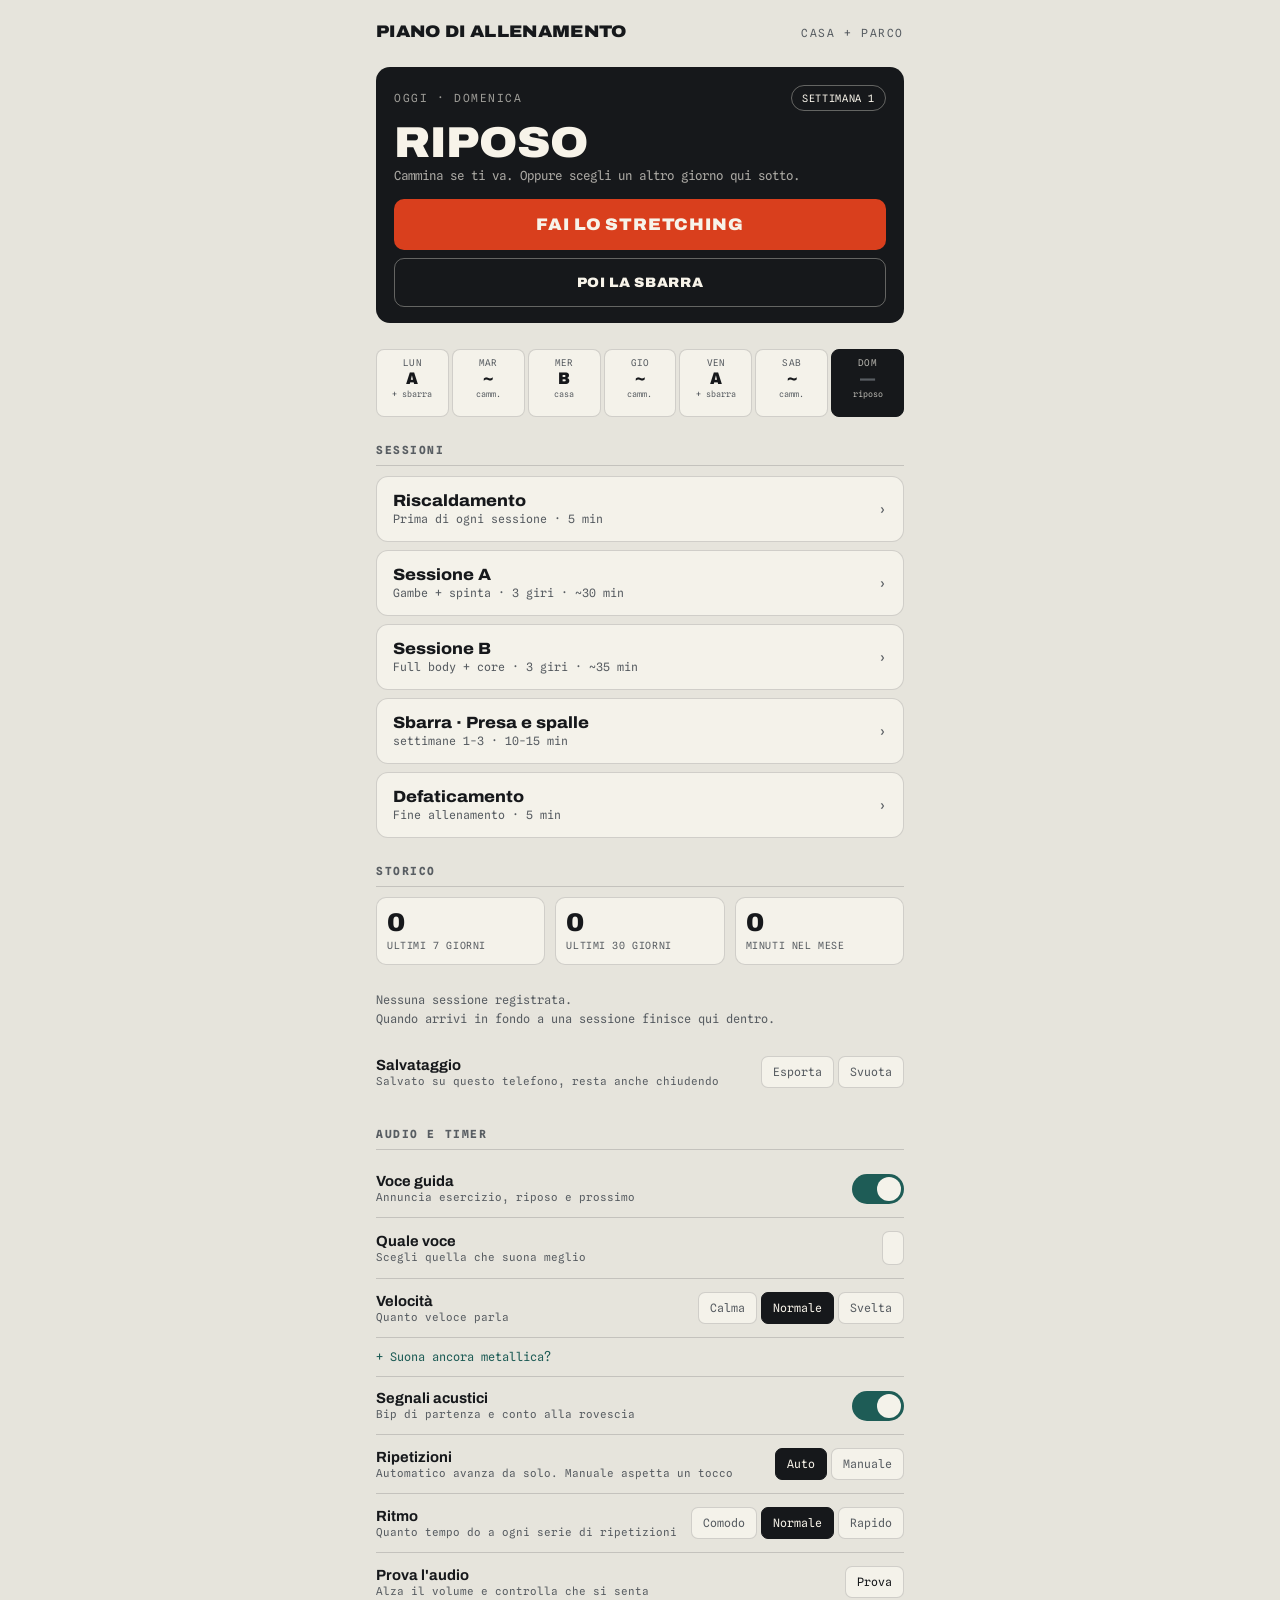
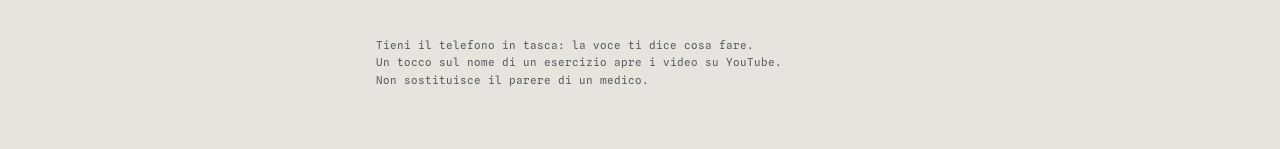
==== index.html @ 811d533a "Struttura: separa index.html, app.css, data.js e app.js Nessuna modifica di comportamento: screensho" ====
<!DOCTYPE html>
<html lang="it">
<head>
<meta charset="utf-8">
<meta name="viewport" content="width=device-width, initial-scale=1, viewport-fit=cover">
<meta name="theme-color" content="#E6E4DC">
<meta name="apple-mobile-web-app-capable" content="yes">
<title>Allenamento · Luigi</title>
<link rel="preconnect" href="https://fonts.googleapis.com">
<link rel="preconnect" href="https://fonts.gstatic.com" crossorigin>
<link href="https://fonts.googleapis.com/css2?family=Archivo:wdth,wght@62..125,400..900&family=Spline+Sans+Mono:wght@400..700&display=swap" rel="stylesheet">
<link rel="stylesheet" href="app.css">
</head>
<body>

<main id="home">
  <div class="top">
    <h1>Piano di allenamento</h1>
    <span class="eyebrow">Casa + Parco</span>
  </div>

  <section class="oggi">
    <div class="oggi-top">
      <span class="eyebrow" id="oggi-giorno">Oggi</span>
      <button class="mini" id="btn-settimana">Settimana 1</button>
    </div>
    <h2 id="oggi-titolo">—</h2>
    <p id="oggi-durata">—</p>
    <button class="vai" id="oggi-vai">Inizia</button>
    <button class="vai ghost" id="oggi-secondo" hidden>Poi la sbarra</button>
  </section>

  <p class="nota-giorno" id="nota-giorno" hidden></p>
  <div class="settimana" id="settimana"></div>

  <h3 class="sez">Sessioni</h3>
  <div id="lista"></div>

  <h3 class="sez" style="margin-top:26px">Storico</h3>
  <div id="storico"></div>
  <div class="imp" style="border:none">
    <p>Salvataggio<i id="storico-stato">—</i></p>
    <div class="segmento">
      <button id="esporta">Esporta</button>
      <button id="svuota">Svuota</button>
    </div>
  </div>

  <h3 class="sez" style="margin-top:26px">Audio e timer</h3>
  <div class="imp">
    <p>Voce guida<i>Annuncia esercizio, riposo e prossimo</i></p>
    <button class="switch" id="sw-voce" aria-pressed="true" aria-label="Voce guida"></button>
  </div>
  <div class="imp">
    <p>Quale voce<i id="voce-hint">Scegli quella che suona meglio</i></p>
    <select id="sel-voce" class="sel" aria-label="Voce"></select>
  </div>
  <div class="imp">
    <p>Velocità<i>Quanto veloce parla</i></p>
    <div class="segmento" id="seg-vel">
      <button data-v="0.9" aria-pressed="false">Calma</button>
      <button data-v="1" aria-pressed="true">Normale</button>
      <button data-v="1.15" aria-pressed="false">Svelta</button>
    </div>
  </div>
  <details class="aiuto">
    <summary>Suona ancora metallica?</summary>
    <p><b>iPhone</b> — Impostazioni › Accessibilità › Contenuto pronunciato › Voci › Italiano: scarica <b>Alice (Migliorata)</b> o una voce <b>Premium</b>. Poi torna qui e riselezionala.</p>
    <p><b>Android</b> — Impostazioni › Sistema › Lingue › Sintesi vocale › Google Text-to-speech › Installa dati vocali › Italiano. Nell'elenco qui sopra scegli una voce che finisce per <b>rete</b>: sono le più naturali, ma servono i dati.</p>
    <p>L'elenco cambia dopo l'installazione: chiudi e riapri l'app per vedere le nuove voci.</p>
  </details>
  <div class="imp">
    <p>Segnali acustici<i>Bip di partenza e conto alla rovescia</i></p>
    <button class="switch" id="sw-bip" aria-pressed="true" aria-label="Segnali acustici"></button>
  </div>
  <div class="imp">
    <p>Ripetizioni<i>Automatico avanza da solo. Manuale aspetta un tocco</i></p>
    <div class="segmento" id="seg-modo">
      <button data-v="auto" aria-pressed="true">Auto</button>
      <button data-v="manuale" aria-pressed="false">Manuale</button>
    </div>
  </div>
  <div class="imp">
    <p>Ritmo<i>Quanto tempo do a ogni serie di ripetizioni</i></p>
    <div class="segmento" id="seg-ritmo">
      <button data-v="1.25" aria-pressed="false">Comodo</button>
      <button data-v="1" aria-pressed="true">Normale</button>
      <button data-v="0.85" aria-pressed="false">Rapido</button>
    </div>
  </div>
  <div class="imp" style="border:none">
    <p>Prova l'audio<i>Alza il volume e controlla che si senta</i></p>
    <button class="segmento" id="prova" style="border:1px solid var(--linea); background:var(--carta); border-radius:7px; padding:8px 11px; font-family:var(--mono); font-size:.72rem">Prova</button>
  </div>

  <p class="pie">
    Tieni il telefono in tasca: la voce ti dice cosa fare.<br>
    Un tocco sul nome di un esercizio apre i video su YouTube.<br>
    Non sostituisce il parere di un medico.
  </p>
</main>

<section id="run" data-stato="work">
  <div class="barra" id="barra"></div>
  <div class="testata">
    <button id="chiudi">Esci</button>
    <span class="pos" id="pos"></span>
    <button id="pausa">Pausa</button>
  </div>
  <div class="centro">
    <span id="stato">Preparati</span>
    <h2 id="nome">—</h2>
    <span id="rip"></span>
    <span id="nota"></span>
    <div id="tempo">0:00</div>
    <span id="dopo"></span>
  </div>
  <div class="comandi">
    <button class="laterale" id="indietro" aria-label="Esercizio precedente">◀</button>
    <button id="avanti">Avanti</button>
    <button class="laterale" id="piu" aria-label="Aggiungi 15 secondi">+15</button>
  </div>
</section>

<script src="data.js"></script>
<script src="app.js"></script>
</body>
</html>
---- app.css ----
:root{
  --cemento:#E6E4DC; --carta:#F4F2EA; --inchiostro:#16181B; --grafite:#585D62;
  --lavoro:#D93F1D; --riposo:#1E5C56; --crema:#F7F3E9; --segno:#B5891A;
  --linea:rgba(22,24,27,.16);
  --disp:'Archivo', system-ui, sans-serif;
  --mono:'Spline Sans Mono', ui-monospace, monospace;
}
*{box-sizing:border-box; margin:0; padding:0; -webkit-tap-highlight-color:transparent}
html,body{height:100%}
body{
  background:var(--cemento); color:var(--inchiostro);
  font-family:var(--disp); font-variation-settings:'wdth' 100;
  overscroll-behavior:none; -webkit-font-smoothing:antialiased;
}
button{font:inherit; color:inherit; background:none; border:none; cursor:pointer}
.mono{font-family:var(--mono); font-variant-numeric:tabular-nums}
.eyebrow{font-family:var(--mono); font-size:.7rem; letter-spacing:.14em; text-transform:uppercase; color:var(--grafite)}

/* ---------- HOME ---------- */
#home{max-width:560px; margin:0 auto; padding:22px 16px 60px; overflow-x:hidden}
.top{display:flex; justify-content:space-between; align-items:baseline; gap:12px; margin-bottom:26px}
.top h1{font-size:1.05rem; font-weight:900; font-variation-settings:'wdth' 112,'wght' 900; text-transform:uppercase; letter-spacing:.02em}

.oggi{
  background:var(--inchiostro); color:var(--crema); border-radius:14px;
  padding:18px 18px 16px; margin-bottom:14px;
}
.oggi .eyebrow{color:rgba(247,243,233,.6)}
.oggi-top{display:flex; justify-content:space-between; align-items:center; gap:8px}
.mini{
  font-family:var(--mono); font-size:.64rem; letter-spacing:.06em; text-transform:uppercase;
  border:1px solid rgba(247,243,233,.35); border-radius:99px; padding:6px 10px;
  color:var(--crema); white-space:nowrap; flex:none;
}
.oggi h2{
  font-size:clamp(1.7rem,8.4vw,2.7rem); line-height:.94; font-weight:900;
  font-variation-settings:'wdth' 108,'wght' 900; text-transform:uppercase;
  margin:12px 0 4px; overflow-wrap:anywhere;
}
.oggi p{font-family:var(--mono); font-size:.78rem; color:rgba(247,243,233,.66); margin-bottom:16px; overflow-wrap:anywhere}
.vai{
  display:block; width:100%; background:var(--lavoro); color:var(--crema);
  border-radius:10px; padding:16px 10px; font-weight:900; font-size:clamp(.9rem,4vw,1.05rem);
  text-transform:uppercase; letter-spacing:.05em; font-variation-settings:'wdth' 106,'wght' 900;
}
.vai:active{transform:translateY(1px)}
.vai.ghost{background:transparent; color:var(--crema); border:1.5px solid rgba(247,243,233,.35); margin-top:8px; font-size:.85rem}

.settimana{display:grid; grid-template-columns:repeat(7,minmax(0,1fr)); gap:3px; margin:18px 0 26px}
.giorno{
  background:var(--carta); border:1px solid var(--linea); border-radius:8px;
  padding:7px 1px 6px; text-align:center; min-height:68px; width:100%; overflow:hidden;
  display:flex; flex-direction:column; align-items:center; gap:3px;
}
.giorno b{font-family:var(--mono); font-size:.58rem; letter-spacing:.02em; color:var(--grafite); font-weight:400}
.giorno span{font-size:clamp(.8rem,4.2vw,1.05rem); font-weight:900; line-height:1; font-variation-settings:'wdth' 90,'wght' 900}
.giorno i{font-style:normal; font-family:var(--mono); font-size:.52rem; line-height:1.2; color:var(--grafite); overflow-wrap:anywhere}
.giorno.oggi-g{background:var(--inchiostro); border-color:var(--inchiostro); color:var(--crema)}
.giorno.oggi-g b, .giorno.oggi-g i{color:rgba(247,243,233,.7)}
.giorno.scelto-g{border:2px solid var(--lavoro); padding:6px 0 5px}
.giorno.scelto-g b, .giorno.scelto-g i{color:var(--lavoro)}
.giorno.scelto-g span{color:var(--lavoro)}
.giorno.riposo-g span{color:var(--grafite); font-weight:600}

h3.sez{
  font-family:var(--mono); font-size:.7rem; letter-spacing:.14em; text-transform:uppercase;
  color:var(--grafite); margin:0 0 10px; padding-bottom:8px; border-bottom:1px solid var(--linea);
}
.card{background:var(--carta); border:1px solid var(--linea); border-radius:12px; margin-bottom:8px; overflow:hidden}
.card>.intestazione{display:flex; align-items:center; gap:12px; width:100%; padding:15px 16px; text-align:left}
.card .nome{flex:1}
.card .nome strong{display:block; font-size:1.02rem; font-weight:800; font-variation-settings:'wdth' 108,'wght' 800}
.card .nome em{font-style:normal; font-family:var(--mono); font-size:.72rem; color:var(--grafite)}
.chev{font-family:var(--mono); color:var(--grafite); font-size:.9rem; transition:transform .18s}
.card.aperta .chev{transform:rotate(90deg)}
.dettaglio{display:none; padding:0 16px 16px; border-top:1px dashed var(--linea)}
.card.aperta .dettaglio{display:block}
.dettaglio .nota{font-family:var(--mono); font-size:.74rem; color:var(--grafite); margin:12px 0}
.riga{display:flex; justify-content:space-between; gap:14px; padding:7px 0; border-bottom:1px solid rgba(22,24,27,.07); align-items:baseline}
.riga a{color:var(--inchiostro); text-decoration:none; border-bottom:1px solid var(--linea); font-size:.9rem; font-weight:600}
.riga a:hover{border-color:var(--lavoro); color:var(--lavoro)}
.riga i{display:block; font-style:normal; font-family:var(--mono); font-size:.68rem; color:var(--grafite); margin-top:2px}
.riga .val{font-family:var(--mono); font-size:.82rem; white-space:nowrap; color:var(--grafite)}
.avvia{
  width:100%; margin-top:14px; background:var(--inchiostro); color:var(--crema);
  border-radius:9px; padding:13px; font-weight:800; text-transform:uppercase;
  letter-spacing:.05em; font-size:.85rem;
}
.fasi{display:flex; gap:6px; margin:12px 0 0}
.fasi button{
  flex:1; border:1px solid var(--linea); background:var(--cemento); border-radius:8px; padding:9px 4px;
  font-family:var(--mono); font-size:.72rem; color:var(--grafite);
}
.fasi button[aria-pressed="true"]{background:var(--riposo); border-color:var(--riposo); color:var(--crema)}

.imp{display:flex; justify-content:space-between; align-items:center; padding:13px 0; border-bottom:1px solid var(--linea)}
.imp p{font-size:.92rem; font-weight:700}
.imp p i{display:block; font-style:normal; font-family:var(--mono); font-size:.68rem; color:var(--grafite); font-weight:400; margin-top:2px}
.switch{width:52px; height:30px; border-radius:99px; background:rgba(22,24,27,.18); position:relative; flex:none; transition:background .18s}
.switch::after{content:''; position:absolute; top:3px; left:3px; width:24px; height:24px; border-radius:99px; background:var(--carta); transition:transform .18s}
.switch[aria-pressed="true"]{background:var(--riposo)}
.switch[aria-pressed="true"]::after{transform:translateX(22px)}
.segmento{display:flex; gap:4px; flex:none}
.segmento button{border:1px solid var(--linea); background:var(--carta); border-radius:7px; padding:8px 11px; font-family:var(--mono); font-size:.72rem; color:var(--grafite)}
.segmento button[aria-pressed="true"]{background:var(--inchiostro); border-color:var(--inchiostro); color:var(--crema)}
.sel{
  flex:none; max-width:58%; border:1px solid var(--linea); background:var(--carta);
  border-radius:7px; padding:9px 10px; font-family:var(--mono); font-size:.74rem;
  color:var(--inchiostro); appearance:none;
}
.aiuto{border-bottom:1px solid var(--linea); padding:12px 0}
.aiuto summary{font-family:var(--mono); font-size:.74rem; color:var(--riposo); cursor:pointer; list-style:none}
.aiuto summary::-webkit-details-marker{display:none}
.aiuto summary::before{content:'+ '; }
.aiuto[open] summary::before{content:'– '}
.aiuto p{font-family:var(--mono); font-size:.72rem; line-height:1.6; color:var(--grafite); margin-top:10px}
.aiuto b{color:var(--inchiostro)}
.nota-giorno{
  display:flex; justify-content:space-between; align-items:center; gap:10px;
  font-family:var(--mono); font-size:.7rem; color:var(--lavoro); margin:14px 0 -6px;
}
.nota-giorno button{font-family:var(--mono); font-size:.7rem; color:var(--inchiostro); border-bottom:1px solid var(--linea)}
.storia{display:flex; justify-content:space-between; gap:12px; padding:10px 0; border-bottom:1px solid rgba(22,24,27,.07); align-items:baseline}
.storia b{font-size:.92rem; font-weight:700}
.storia b i{display:block; font-style:normal; font-family:var(--mono); font-size:.66rem; color:var(--grafite); font-weight:400; margin-top:2px}
.storia span{font-family:var(--mono); font-size:.74rem; color:var(--grafite); white-space:nowrap}
.vuoto{font-family:var(--mono); font-size:.74rem; color:var(--grafite); padding:14px 0; line-height:1.6}
.conteggio{
  display:flex; gap:10px; margin-bottom:12px;
}
.conteggio div{
  flex:1; background:var(--carta); border:1px solid var(--linea); border-radius:10px; padding:12px 10px;
}
.conteggio strong{display:block; font-size:1.6rem; font-weight:900; font-variation-settings:'wdth' 108,'wght' 900; line-height:1}
.conteggio em{font-style:normal; font-family:var(--mono); font-size:.62rem; color:var(--grafite); text-transform:uppercase; letter-spacing:.06em}
.pie{margin-top:26px; font-family:var(--mono); font-size:.68rem; line-height:1.6; color:var(--grafite)}

/* ---------- SCHERMO ALLENAMENTO ---------- */
#run{
  position:fixed; inset:0; height:100dvh; display:none; flex-direction:column; overflow:hidden;
  background:var(--inchiostro); color:var(--crema);
  padding:max(12px,env(safe-area-inset-top)) 14px max(14px,env(safe-area-inset-bottom));
  transition:background .25s ease;
}
#run.on{display:flex}
#run[data-stato="work"]{background:var(--lavoro)}
#run[data-stato="rest"]{background:var(--riposo)}
#run[data-stato="done"]{background:var(--inchiostro)}
#run.pausa{background:#2C2F33}

.barra{position:absolute; top:0; left:0; height:5px; background:rgba(247,243,233,.85); width:0%; transition:width .2s linear}
.testata{display:flex; justify-content:space-between; align-items:center; gap:10px; padding-top:8px}
.testata button{
  flex:none; font-family:var(--mono); font-size:.7rem; letter-spacing:.08em; text-transform:uppercase;
  border:1.5px solid rgba(247,243,233,.4); border-radius:8px; padding:8px 12px; color:var(--crema);
}
.pos{font-family:var(--mono); font-size:.66rem; letter-spacing:.08em; text-transform:uppercase; opacity:.75; text-align:center; flex:1; min-width:0; overflow:hidden; text-overflow:ellipsis; white-space:nowrap}

.centro{
  flex:1; display:flex; flex-direction:column; justify-content:center; align-items:center;
  text-align:center; gap:3px; min-height:0; width:100%; overflow:hidden;
}
#stato{font-family:var(--mono); font-size:.74rem; letter-spacing:.2em; text-transform:uppercase; opacity:.75}
#nome{
  line-height:.92; font-weight:900; text-transform:uppercase; margin:6px 0 2px;
  width:100%; max-width:100%; overflow-wrap:anywhere; hyphens:auto; text-wrap:balance;
  font-size:2.2rem; font-variation-settings:'wdth' 112,'wght' 900;
}
#rip{font-family:var(--mono); font-size:clamp(.95rem,4.4vw,1.15rem); font-weight:700}
#nota{font-family:var(--mono); font-size:clamp(.7rem,3.2vw,.8rem); opacity:.72; max-width:24ch; margin-top:2px}
#tempo{
  font-family:var(--mono); font-variant-numeric:tabular-nums; font-weight:700;
  font-size:clamp(3.8rem,23vw,7.5rem); line-height:1; letter-spacing:-.04em; margin:8px 0 2px;
}
#dopo{font-family:var(--mono); font-size:clamp(.72rem,3.4vw,.82rem); opacity:.8; max-width:28ch; overflow-wrap:anywhere}
.pulse{animation:pulse .3s ease}
@keyframes pulse{0%{transform:scale(1)}45%{transform:scale(1.045)}100%{transform:scale(1)}}

.comandi{display:flex; gap:8px; align-items:stretch}
.comandi .laterale{
  flex:none; width:64px; border:1.5px solid rgba(247,243,233,.4); border-radius:12px;
  font-family:var(--mono); font-size:.8rem; color:var(--crema);
}
#avanti{
  flex:1; min-width:0; background:var(--crema); color:var(--inchiostro); border-radius:12px;
  padding:22px 8px; font-weight:900; font-size:clamp(.95rem,4.4vw,1.15rem); text-transform:uppercase;
  letter-spacing:.05em; font-variation-settings:'wdth' 106,'wght' 900;
  overflow:hidden; text-overflow:ellipsis; white-space:nowrap;
}
#avanti:active{transform:translateY(1px)}
#run[data-stato="done"] .comandi .laterale{display:none}

@media (prefers-reduced-motion: reduce){
  *{transition:none !important; animation:none !important}
}
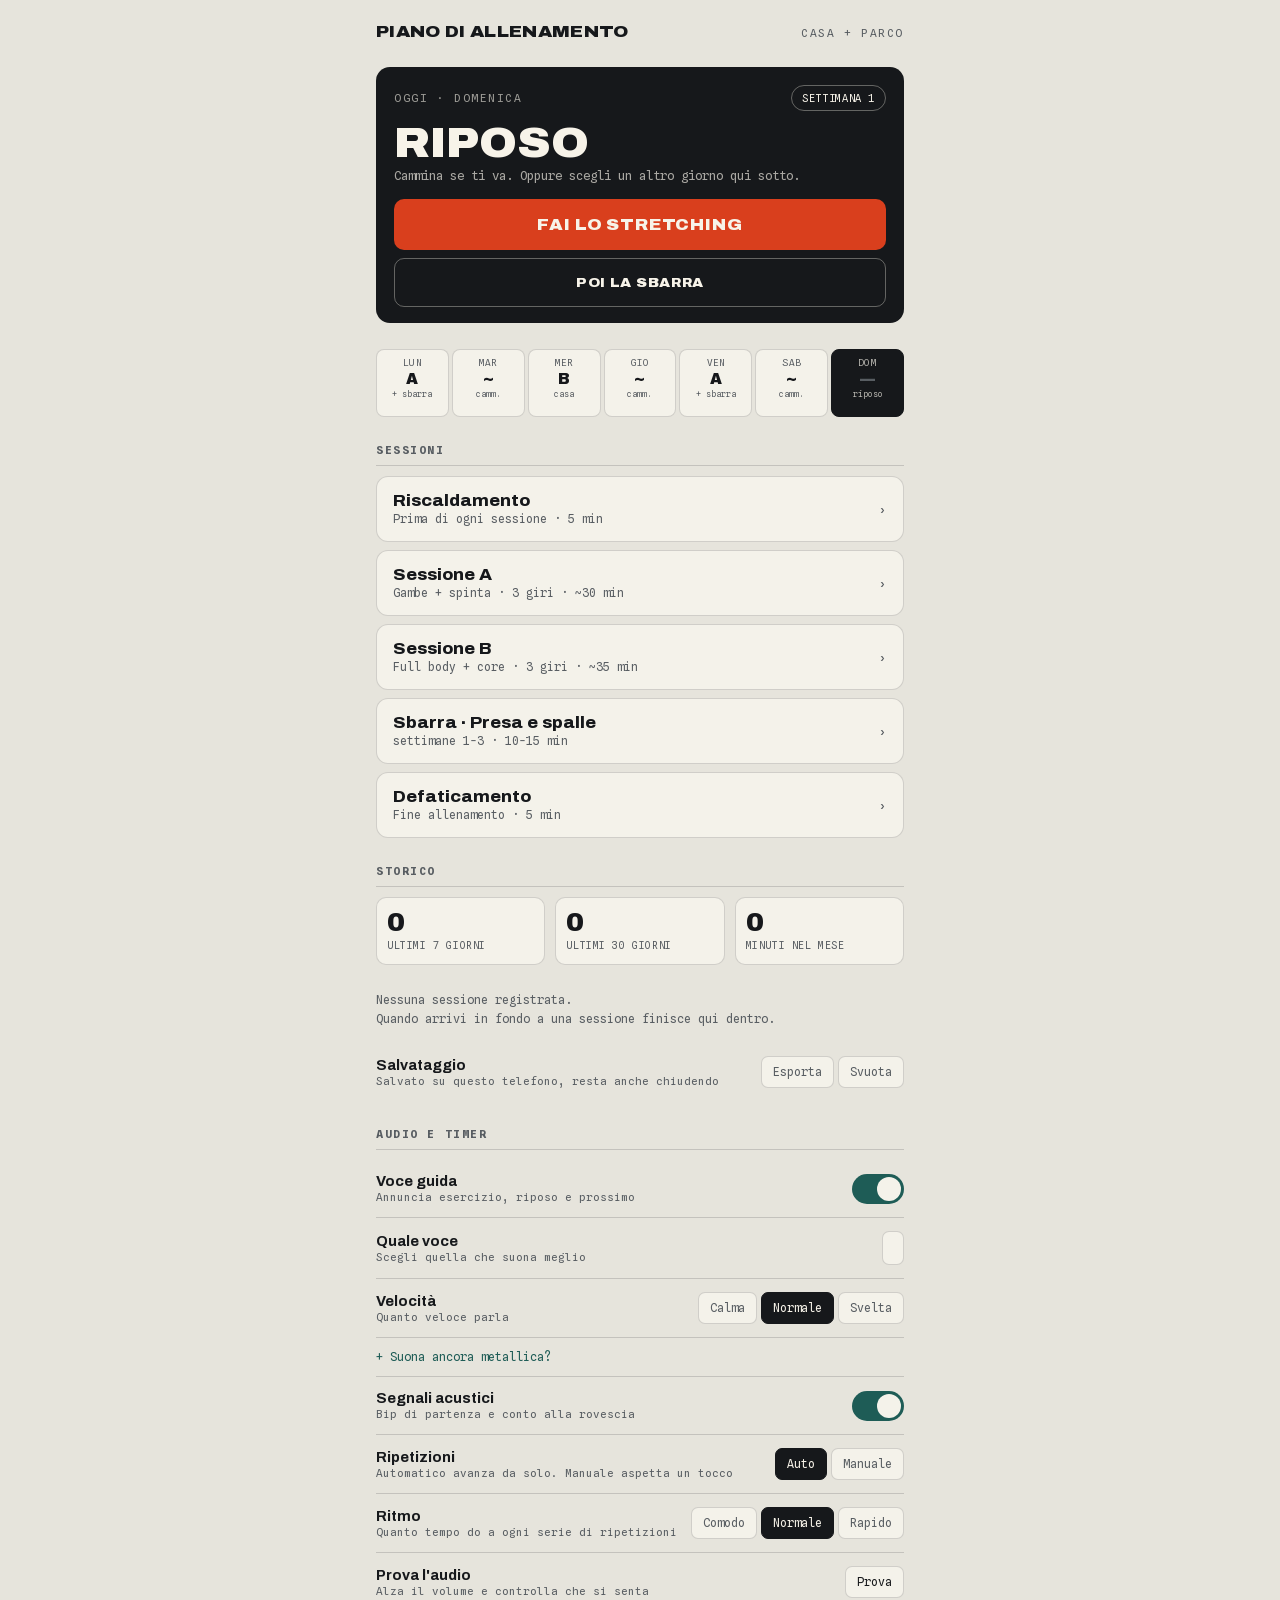
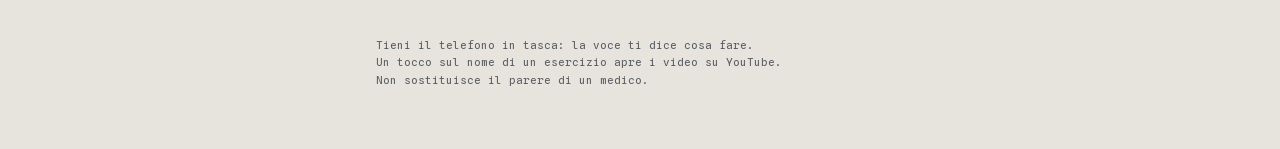
==== commit 60d5be0c: "PWA: manifest, service worker con precache, icone e font locali - manifest.webmanifest standalone/po" ====
--- a/index.html
+++ b/index.html
@@ -3,12 +3,15 @@
 <head>
 <meta charset="utf-8">
 <meta name="viewport" content="width=device-width, initial-scale=1, viewport-fit=cover">
-<meta name="theme-color" content="#E6E4DC">
+<meta name="theme-color" content="#16181B">
 <meta name="apple-mobile-web-app-capable" content="yes">
+<meta name="mobile-web-app-capable" content="yes">
 <title>Allenamento · Luigi</title>
-<link rel="preconnect" href="https://fonts.googleapis.com">
-<link rel="preconnect" href="https://fonts.gstatic.com" crossorigin>
-<link href="https://fonts.googleapis.com/css2?family=Archivo:wdth,wght@62..125,400..900&family=Spline+Sans+Mono:wght@400..700&display=swap" rel="stylesheet">
+<link rel="manifest" href="manifest.webmanifest">
+<link rel="icon" type="image/png" sizes="32x32" href="icons/favicon-32.png">
+<link rel="apple-touch-icon" href="icons/apple-touch-icon.png">
+<link rel="preload" href="fonts/archivo-latin.woff2" as="font" type="font/woff2" crossorigin>
+<link rel="preload" href="fonts/spline-sans-mono-latin.woff2" as="font" type="font/woff2" crossorigin>
 <link rel="stylesheet" href="app.css">
 </head>
 <body>
@@ -17,6 +20,11 @@
   <div class="top">
     <h1>Piano di allenamento</h1>
     <span class="eyebrow">Casa + Parco</span>
+  </div>
+
+  <div class="avviso" id="avviso-agg" hidden>
+    <span>Nuova versione disponibile</span>
+    <button id="btn-agg">Aggiorna</button>
   </div>
 
   <section class="oggi">
--- a/app.css
+++ b/app.css
@@ -1,3 +1,17 @@
+/* Font ospitati in locale (subset latin, OFL) così l'app funziona anche offline */
+@font-face{
+  font-family:'Archivo'; font-style:normal; font-display:swap;
+  font-weight:400 900; font-stretch:62% 125%;
+  src:url(fonts/archivo-latin.woff2) format('woff2');
+  unicode-range:U+0000-00FF, U+0131, U+0152-0153, U+02BB-02BC, U+02C6, U+02DA, U+02DC, U+0304, U+0308, U+0329, U+2000-206F, U+20AC, U+2122, U+2191, U+2193, U+2212, U+2215, U+FEFF, U+FFFD;
+}
+@font-face{
+  font-family:'Spline Sans Mono'; font-style:normal; font-display:swap;
+  font-weight:400 700;
+  src:url(fonts/spline-sans-mono-latin.woff2) format('woff2');
+  unicode-range:U+0000-00FF, U+0131, U+0152-0153, U+02BB-02BC, U+02C6, U+02DA, U+02DC, U+0304, U+0308, U+0329, U+2000-206F, U+20AC, U+2122, U+2191, U+2193, U+2212, U+2215, U+FEFF, U+FFFD;
+}
+
 :root{
   --cemento:#E6E4DC; --carta:#F4F2EA; --inchiostro:#16181B; --grafite:#585D62;
   --lavoro:#D93F1D; --riposo:#1E5C56; --crema:#F7F3E9; --segno:#B5891A;
@@ -133,6 +147,13 @@
 }
 .conteggio strong{display:block; font-size:1.6rem; font-weight:900; font-variation-settings:'wdth' 108,'wght' 900; line-height:1}
 .conteggio em{font-style:normal; font-family:var(--mono); font-size:.62rem; color:var(--grafite); text-transform:uppercase; letter-spacing:.06em}
+.avviso{
+  display:flex; justify-content:space-between; align-items:center; gap:10px;
+  background:var(--carta); border:1px solid var(--linea); border-radius:10px;
+  padding:10px 12px; margin-bottom:14px; font-family:var(--mono); font-size:.72rem;
+}
+.avviso[hidden]{display:none}
+.avviso button{font-family:var(--mono); font-size:.72rem; font-weight:700; color:var(--riposo); border-bottom:1px solid var(--riposo); flex:none}
 .pie{margin-top:26px; font-family:var(--mono); font-size:.68rem; line-height:1.6; color:var(--grafite)}
 
 /* ---------- SCHERMO ALLENAMENTO ---------- */
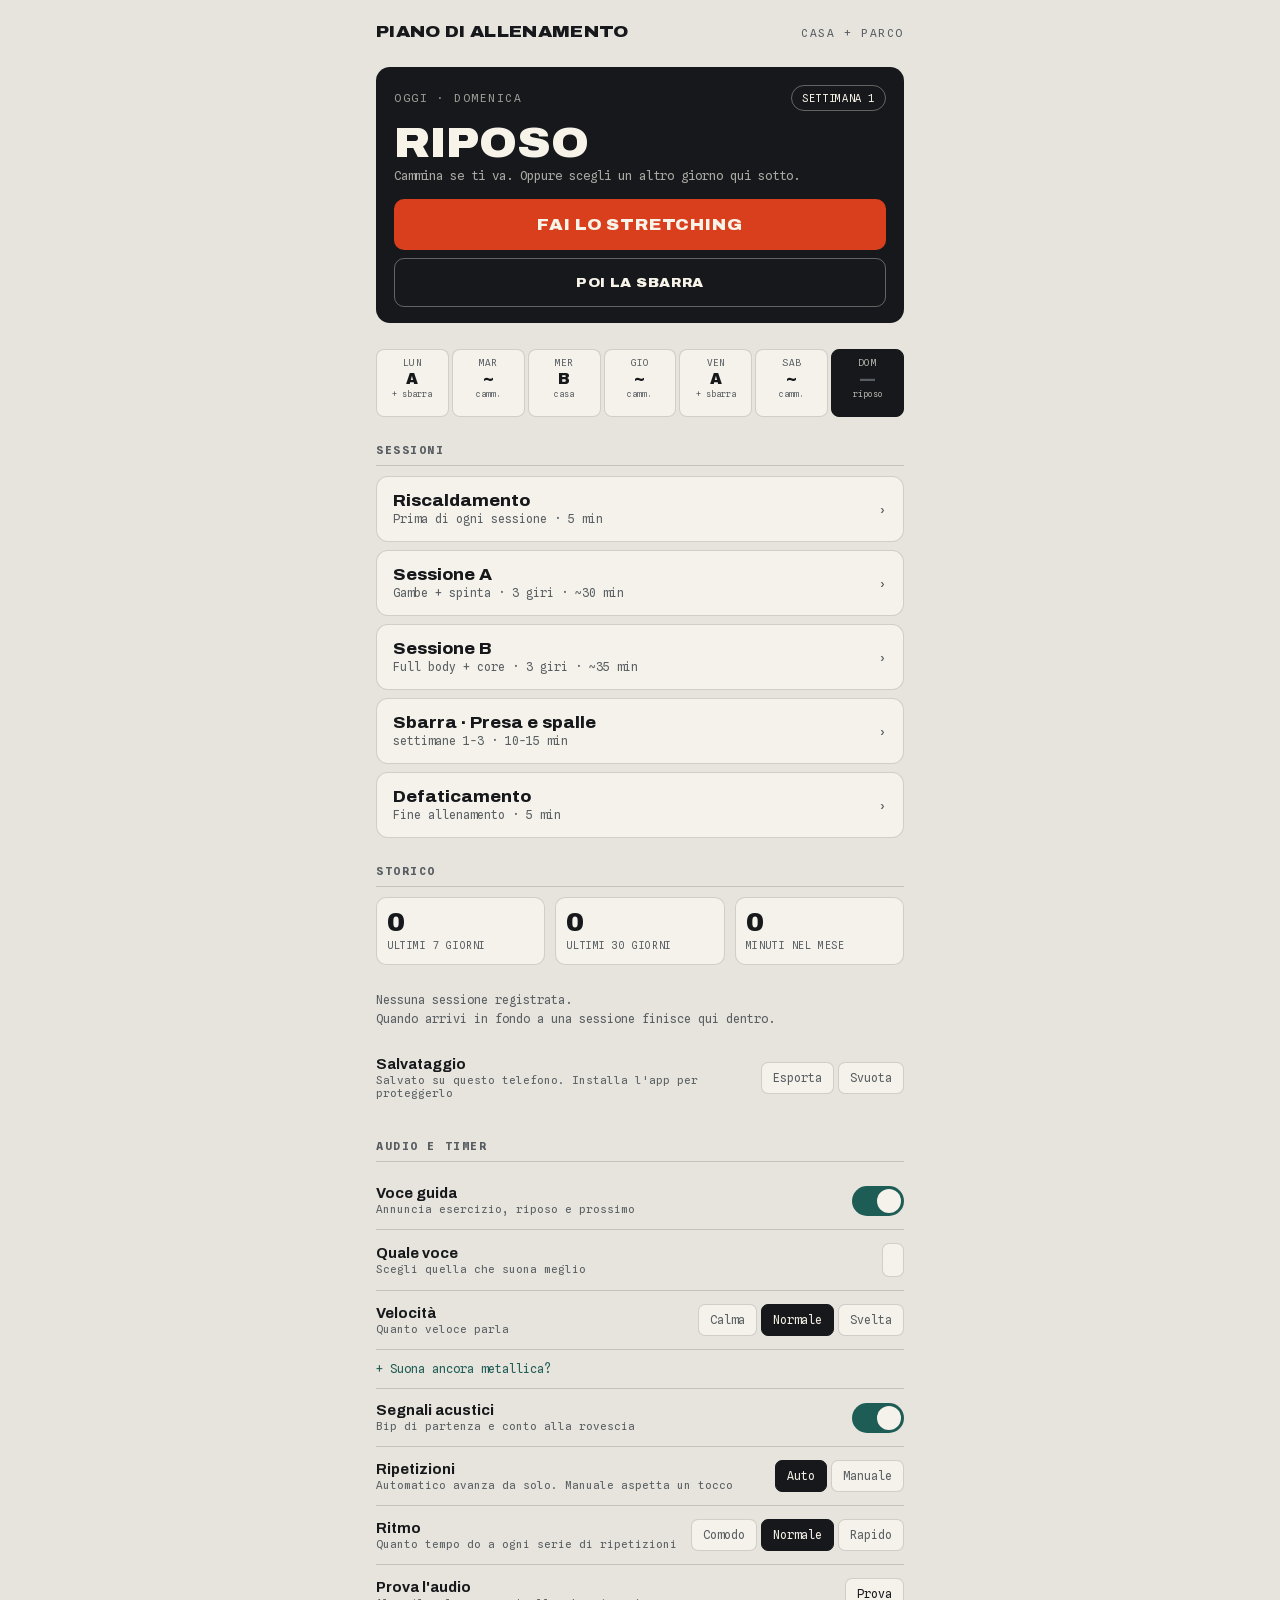
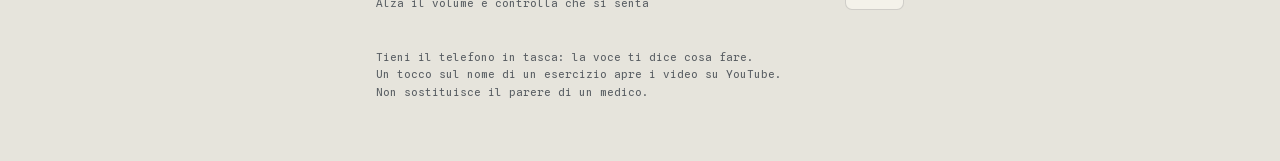
==== commit 3d415f09: "Storico persistente in IndexedDB - db.js: IndexedDB nativo (archivi kv, sessioni, fasi) con ripiego " ====
--- a/index.html
+++ b/index.html
@@ -131,6 +131,7 @@
 </section>
 
 <script src="data.js"></script>
+<script src="db.js"></script>
 <script src="app.js"></script>
 </body>
 </html>
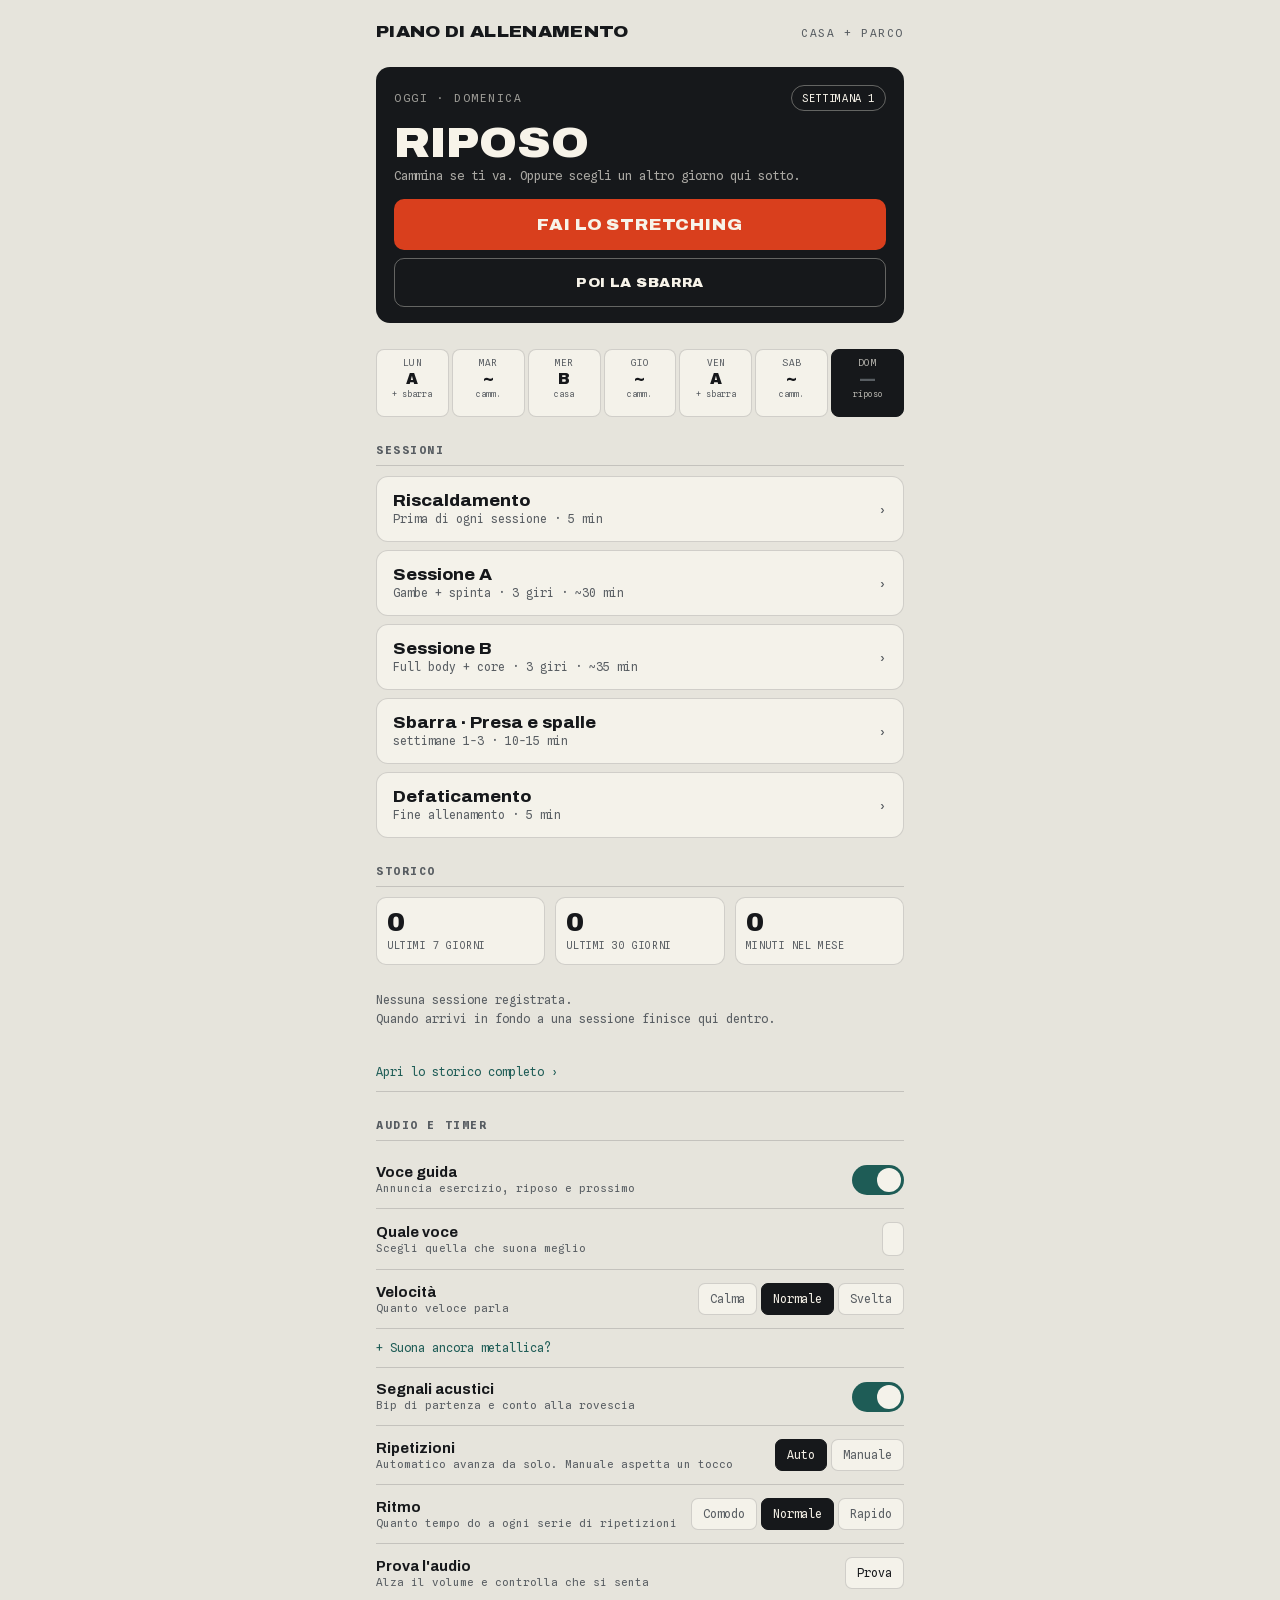
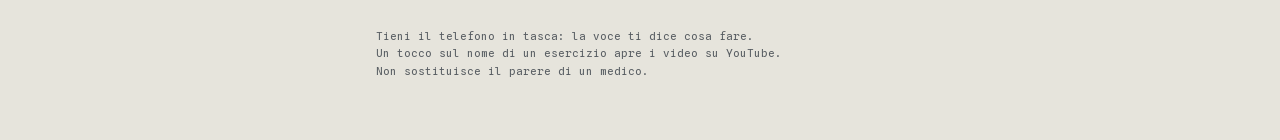
==== commit e76d89df: "Schermata Storico con calendario, minuti per mese, fasi e backup - vista #storico (tasto Indietro di" ====
--- a/index.html
+++ b/index.html
@@ -46,13 +46,7 @@
 
   <h3 class="sez" style="margin-top:26px">Storico</h3>
   <div id="storico"></div>
-  <div class="imp" style="border:none">
-    <p>Salvataggio<i id="storico-stato">—</i></p>
-    <div class="segmento">
-      <button id="esporta">Esporta</button>
-      <button id="svuota">Svuota</button>
-    </div>
-  </div>
+  <a class="apri-storico" href="#storico">Apri lo storico completo ›</a>
 
   <h3 class="sez" style="margin-top:26px">Audio e timer</h3>
   <div class="imp">
@@ -108,6 +102,41 @@
   </p>
 </main>
 
+<main id="vista-storico" hidden>
+  <div class="top">
+    <a class="indietro" href="#">‹ Piano</a>
+    <span class="eyebrow">Storico</span>
+  </div>
+
+  <div id="st-conteggio"></div>
+
+  <h3 class="sez">Ultimi 3 mesi</h3>
+  <div id="st-calendario"></div>
+
+  <h3 class="sez" style="margin-top:26px">Minuti per mese</h3>
+  <div id="st-mesi"></div>
+
+  <h3 class="sez" style="margin-top:26px">Fase della sbarra</h3>
+  <div id="st-fasi"></div>
+
+  <h3 class="sez" style="margin-top:26px">Sessioni</h3>
+  <div id="st-elenco"></div>
+
+  <h3 class="sez" style="margin-top:26px">Dati</h3>
+  <div class="imp">
+    <p>Salvataggio<i id="storico-stato">—</i></p>
+  </div>
+  <div class="imp" style="border:none">
+    <p>Copia di sicurezza<i id="st-backup">File JSON da tenere su Drive</i></p>
+    <div class="segmento">
+      <button id="esporta">Esporta</button>
+      <button id="importa">Importa</button>
+    </div>
+  </div>
+  <input type="file" id="file-importa" accept=".json,application/json" hidden>
+  <button class="svuota" id="svuota">Svuota lo storico</button>
+</main>
+
 <section id="run" data-stato="work">
   <div class="barra" id="barra"></div>
   <div class="testata">
@@ -132,6 +161,7 @@
 
 <script src="data.js"></script>
 <script src="db.js"></script>
+<script src="storico.js"></script>
 <script src="app.js"></script>
 </body>
 </html>
--- a/app.css
+++ b/app.css
@@ -16,6 +16,9 @@
   --cemento:#E6E4DC; --carta:#F4F2EA; --inchiostro:#16181B; --grafite:#585D62;
   --lavoro:#D93F1D; --riposo:#1E5C56; --crema:#F7F3E9; --segno:#B5891A;
   --linea:rgba(22,24,27,.16);
+  /* storico: un colore per tipo di sessione (palette verificata per daltonismo) */
+  --c-a:#D93F1D; --c-b:#B5891A; --c-sbarra:#2A7A70; --c-altro:#6E86B8;
+  --f1:#A9CFC8; --f2:#5A9A90; --f3:#1E5C56;
   --disp:'Archivo', system-ui, sans-serif;
   --mono:'Spline Sans Mono', ui-monospace, monospace;
 }
@@ -31,7 +34,8 @@
 .eyebrow{font-family:var(--mono); font-size:.7rem; letter-spacing:.14em; text-transform:uppercase; color:var(--grafite)}
 
 /* ---------- HOME ---------- */
-#home{max-width:560px; margin:0 auto; padding:22px 16px 60px; overflow-x:hidden}
+#home, #vista-storico{max-width:560px; margin:0 auto; padding:22px 16px 60px; overflow-x:hidden}
+main[hidden]{display:none}
 .top{display:flex; justify-content:space-between; align-items:baseline; gap:12px; margin-bottom:26px}
 .top h1{font-size:1.05rem; font-weight:900; font-variation-settings:'wdth' 112,'wght' 900; text-transform:uppercase; letter-spacing:.02em}
 
@@ -214,3 +218,71 @@
 @media (prefers-reduced-motion: reduce){
   *{transition:none !important; animation:none !important}
 }
+
+/* ---------- STORICO ---------- */
+.apri-storico{
+  display:block; margin-top:10px; padding:12px 0; font-family:var(--mono); font-size:.74rem;
+  color:var(--riposo); text-decoration:none; border-bottom:1px solid var(--linea);
+}
+.indietro{font-family:var(--mono); font-size:.8rem; color:var(--inchiostro); text-decoration:none; padding:6px 0}
+.storia b{min-width:0}
+.punto{display:inline-block; width:9px; height:9px; border-radius:3px; margin-right:7px; vertical-align:1px}
+.punto.f1{background:var(--f1)} .punto.f2{background:var(--f2)} .punto.f3{background:var(--f3)}
+.storia .parz{
+  display:inline-block; font-style:normal; font-family:var(--mono); font-size:.62rem; font-weight:400;
+  color:var(--lavoro); border:1px solid currentColor; border-radius:99px; padding:1px 7px; margin-top:4px;
+}
+
+.cal{display:grid; grid-template-rows:14px repeat(7, auto); gap:3px; margin-top:4px}
+.cal-mese{font-family:var(--mono); font-size:.6rem; color:var(--grafite); white-space:nowrap; align-self:end}
+.cal-g{grid-column:1; font-family:var(--mono); font-size:.56rem; color:var(--grafite); align-self:center}
+.cal-c{
+  aspect-ratio:1; min-width:0; width:100%; border-radius:4px; padding:0;
+  background:var(--carta); border:1px solid var(--linea);
+  font-family:var(--mono); font-size:clamp(.5rem, 2.4vw, .62rem); font-weight:700; line-height:1;
+  color:var(--crema); display:flex; align-items:center; justify-content:center; overflow:hidden;
+}
+.cal-c.pieno{border-color:transparent}
+.cal-c span{flex:1; text-align:center}
+.cal-c.parziale{
+  background-image:repeating-linear-gradient(45deg, rgba(244,242,234,.6) 0 2px, transparent 2px 5px) !important;
+  background-blend-mode:normal;
+}
+.cal-c.futuro{background:transparent; border-style:dashed; opacity:.45}
+.cal-c.oggi-c{outline:2px solid var(--inchiostro); outline-offset:1px}
+.cal-c.scelta{outline:2px solid var(--lavoro); outline-offset:1px}
+.cal-dett{font-family:var(--mono); font-size:.72rem; color:var(--grafite); margin:12px 0 10px; min-height:1.6em; line-height:1.5}
+.cal-dett b{color:var(--inchiostro)}
+.legenda{display:flex; flex-wrap:wrap; gap:6px 14px; font-family:var(--mono); font-size:.64rem; color:var(--grafite)}
+.legenda span{display:flex; align-items:center; gap:6px}
+.legenda i{width:11px; height:11px; border-radius:3px; flex:none}
+.legenda i.tratteggio{background:var(--grafite) repeating-linear-gradient(45deg, rgba(244,242,234,.6) 0 2px, transparent 2px 5px)}
+
+.mese{display:grid; grid-template-columns:34px 1fr auto; align-items:center; gap:10px; padding:6px 0}
+.mese-n{font-family:var(--mono); font-size:.72rem; color:var(--grafite)}
+.mese-barra{height:12px; background:rgba(22,24,27,.06); border-radius:4px; overflow:hidden}
+.mese-barra i{display:block; height:100%; background:var(--inchiostro); border-radius:0 4px 4px 0}
+.mese-v{font-family:var(--mono); font-size:.74rem; font-variant-numeric:tabular-nums; text-align:right; min-width:76px}
+.mese-v em{display:block; font-style:normal; font-size:.6rem; color:var(--grafite)}
+
+.fasi-banda{display:flex; gap:2px; height:22px; margin:4px 0 4px}
+.fasi-banda i{display:flex; align-items:center; justify-content:center; min-width:18px; border-radius:4px; font-style:normal}
+.fasi-banda span{font-family:var(--mono); font-size:.62rem; font-weight:700}
+.fasi-banda .f1{background:var(--f1); color:var(--inchiostro)}
+.fasi-banda .f2{background:var(--f2); color:var(--crema)}
+.fasi-banda .f3{background:var(--f3); color:var(--crema)}
+.fasi-asse{display:flex; justify-content:space-between; font-family:var(--mono); font-size:.6rem; color:var(--grafite); margin-bottom:6px}
+.vuoto b{color:var(--inchiostro)}
+
+.settimana-g{margin-bottom:14px}
+.settimana-t{
+  display:flex; justify-content:space-between; align-items:baseline; gap:10px;
+  padding:8px 0 6px; border-bottom:1.5px solid var(--inchiostro);
+}
+.settimana-t b{font-size:.86rem; font-weight:800; font-variation-settings:'wdth' 104,'wght' 800}
+.settimana-t span{font-family:var(--mono); font-size:.66rem; color:var(--grafite); white-space:nowrap}
+.altre, .svuota{
+  width:100%; margin-top:6px; padding:12px; border:1px solid var(--linea); border-radius:9px;
+  font-family:var(--mono); font-size:.72rem; color:var(--grafite); background:var(--carta);
+}
+.svuota{margin-top:18px; color:var(--lavoro); background:transparent}
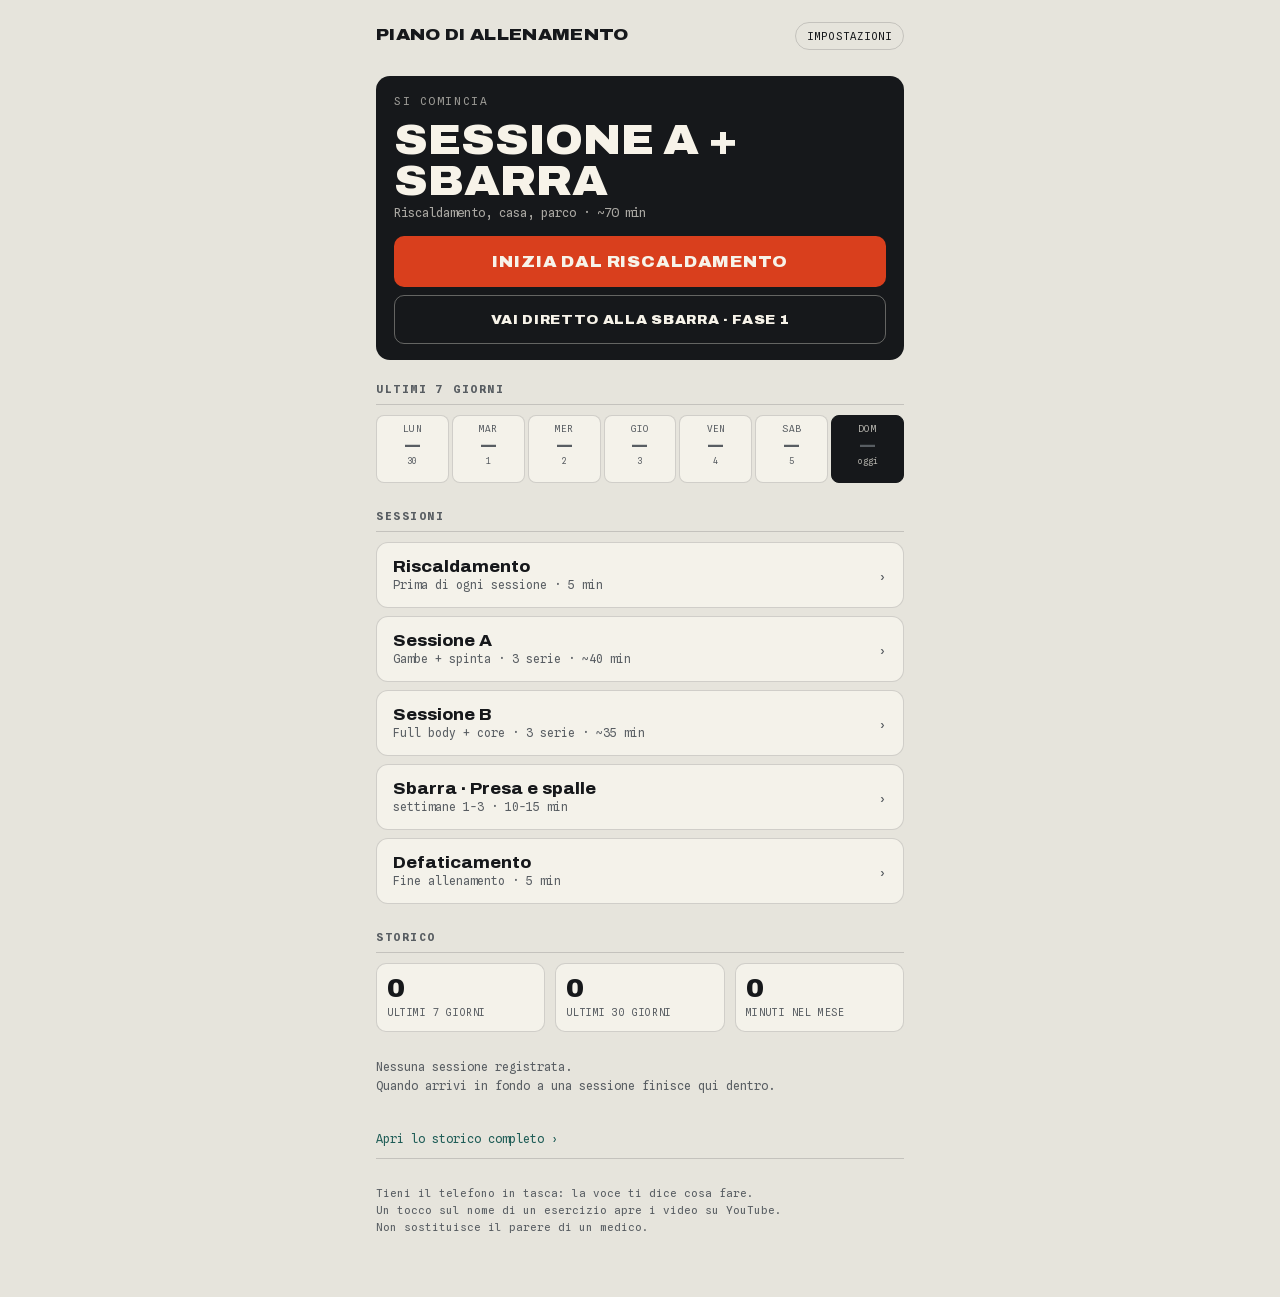
==== commit f5d73a6e: "Serie di fila, tempi di cambio, rotazione A/B e pagina impostazioni - sessioni a serie di fila invec" ====
--- a/index.html
+++ b/index.html
@@ -19,7 +19,7 @@
 <main id="home">
   <div class="top">
     <h1>Piano di allenamento</h1>
-    <span class="eyebrow">Casa + Parco</span>
+    <a class="apri-imp" href="#impostazioni">Impostazioni</a>
   </div>
 
   <div class="avviso" id="avviso-agg" hidden>
@@ -27,10 +27,17 @@
     <button id="btn-agg">Aggiorna</button>
   </div>
 
+  <div class="avviso ripresa" id="avviso-ripresa" hidden>
+    <p id="ripresa-testo"></p>
+    <div class="ripresa-bottoni">
+      <button id="btn-scarta">Scarta</button>
+      <button id="btn-riprendi" class="vai">Riprendi</button>
+    </div>
+  </div>
+
   <section class="oggi">
     <div class="oggi-top">
-      <span class="eyebrow" id="oggi-giorno">Oggi</span>
-      <button class="mini" id="btn-settimana">Settimana 1</button>
+      <span class="eyebrow" id="oggi-giorno">Prossima</span>
     </div>
     <h2 id="oggi-titolo">—</h2>
     <p id="oggi-durata">—</p>
@@ -38,7 +45,7 @@
     <button class="vai ghost" id="oggi-secondo" hidden>Poi la sbarra</button>
   </section>
 
-  <p class="nota-giorno" id="nota-giorno" hidden></p>
+  <h3 class="sez" style="margin-top:22px">Ultimi 7 giorni</h3>
   <div class="settimana" id="settimana"></div>
 
   <h3 class="sez">Sessioni</h3>
@@ -48,7 +55,20 @@
   <div id="storico"></div>
   <a class="apri-storico" href="#storico">Apri lo storico completo ›</a>
 
-  <h3 class="sez" style="margin-top:26px">Audio e timer</h3>
+  <p class="pie">
+    Tieni il telefono in tasca: la voce ti dice cosa fare.<br>
+    Un tocco sul nome di un esercizio apre i video su YouTube.<br>
+    Non sostituisce il parere di un medico.
+  </p>
+</main>
+
+<main id="vista-impostazioni" hidden>
+  <div class="top">
+    <a class="indietro" href="#">‹ Piano</a>
+    <span class="eyebrow">Impostazioni</span>
+  </div>
+
+  <h3 class="sez">Audio e timer</h3>
   <div class="imp">
     <p>Voce guida<i>Annuncia esercizio, riposo e prossimo</i></p>
     <button class="switch" id="sw-voce" aria-pressed="true" aria-label="Voce guida"></button>
@@ -95,11 +115,6 @@
     <button class="segmento" id="prova" style="border:1px solid var(--linea); background:var(--carta); border-radius:7px; padding:8px 11px; font-family:var(--mono); font-size:.72rem">Prova</button>
   </div>
 
-  <p class="pie">
-    Tieni il telefono in tasca: la voce ti dice cosa fare.<br>
-    Un tocco sul nome di un esercizio apre i video su YouTube.<br>
-    Non sostituisce il parere di un medico.
-  </p>
 </main>
 
 <main id="vista-storico" hidden>
--- a/app.css
+++ b/app.css
@@ -34,7 +34,7 @@
 .eyebrow{font-family:var(--mono); font-size:.7rem; letter-spacing:.14em; text-transform:uppercase; color:var(--grafite)}
 
 /* ---------- HOME ---------- */
-#home, #vista-storico{max-width:560px; margin:0 auto; padding:22px 16px 60px; overflow-x:hidden}
+#home, #vista-storico, #vista-impostazioni{max-width:560px; margin:0 auto; padding:22px 16px 60px; overflow-x:hidden}
 main[hidden]{display:none}
 .top{display:flex; justify-content:space-between; align-items:baseline; gap:12px; margin-bottom:26px}
 .top h1{font-size:1.05rem; font-weight:900; font-variation-settings:'wdth' 112,'wght' 900; text-transform:uppercase; letter-spacing:.02em}
@@ -50,6 +50,11 @@
   border:1px solid rgba(247,243,233,.35); border-radius:99px; padding:6px 10px;
   color:var(--crema); white-space:nowrap; flex:none;
 }
+.apri-imp{
+  font-family:var(--mono); font-size:.66rem; letter-spacing:.1em; text-transform:uppercase;
+  color:var(--inchiostro); text-decoration:none; border:1px solid var(--linea); border-radius:99px;
+  padding:7px 11px; white-space:nowrap; flex:none;
+}
 .oggi h2{
   font-size:clamp(1.7rem,8.4vw,2.7rem); line-height:.94; font-weight:900;
   font-variation-settings:'wdth' 108,'wght' 900; text-transform:uppercase;
@@ -64,7 +69,7 @@
 .vai:active{transform:translateY(1px)}
 .vai.ghost{background:transparent; color:var(--crema); border:1.5px solid rgba(247,243,233,.35); margin-top:8px; font-size:.85rem}
 
-.settimana{display:grid; grid-template-columns:repeat(7,minmax(0,1fr)); gap:3px; margin:18px 0 26px}
+.settimana{display:grid; grid-template-columns:repeat(7,minmax(0,1fr)); gap:3px; margin:0 0 26px}
 .giorno{
   background:var(--carta); border:1px solid var(--linea); border-radius:8px;
   padding:7px 1px 6px; text-align:center; min-height:68px; width:100%; overflow:hidden;
@@ -75,9 +80,7 @@
 .giorno i{font-style:normal; font-family:var(--mono); font-size:.52rem; line-height:1.2; color:var(--grafite); overflow-wrap:anywhere}
 .giorno.oggi-g{background:var(--inchiostro); border-color:var(--inchiostro); color:var(--crema)}
 .giorno.oggi-g b, .giorno.oggi-g i{color:rgba(247,243,233,.7)}
-.giorno.scelto-g{border:2px solid var(--lavoro); padding:6px 0 5px}
-.giorno.scelto-g b, .giorno.scelto-g i{color:var(--lavoro)}
-.giorno.scelto-g span{color:var(--lavoro)}
+.giorno .lettere{display:flex; gap:2px; justify-content:center}
 .giorno.riposo-g span{color:var(--grafite); font-weight:600}
 
 h3.sez{
@@ -133,11 +136,6 @@
 .aiuto[open] summary::before{content:'– '}
 .aiuto p{font-family:var(--mono); font-size:.72rem; line-height:1.6; color:var(--grafite); margin-top:10px}
 .aiuto b{color:var(--inchiostro)}
-.nota-giorno{
-  display:flex; justify-content:space-between; align-items:center; gap:10px;
-  font-family:var(--mono); font-size:.7rem; color:var(--lavoro); margin:14px 0 -6px;
-}
-.nota-giorno button{font-family:var(--mono); font-size:.7rem; color:var(--inchiostro); border-bottom:1px solid var(--linea)}
 .storia{display:flex; justify-content:space-between; gap:12px; padding:10px 0; border-bottom:1px solid rgba(22,24,27,.07); align-items:baseline}
 .storia b{font-size:.92rem; font-weight:700}
 .storia b i{display:block; font-style:normal; font-family:var(--mono); font-size:.66rem; color:var(--grafite); font-weight:400; margin-top:2px}
@@ -158,6 +156,16 @@
 }
 .avviso[hidden]{display:none}
 .avviso button{font-family:var(--mono); font-size:.72rem; font-weight:700; color:var(--riposo); border-bottom:1px solid var(--riposo); flex:none}
+.avviso.ripresa{display:block; border:2px solid var(--lavoro); padding:14px}
+.avviso.ripresa[hidden]{display:none}
+.ripresa p{line-height:1.5; color:var(--grafite); overflow-wrap:anywhere}
+.ripresa p b{display:block; font-family:var(--disp); font-size:.98rem; font-weight:800; color:var(--inchiostro); margin-bottom:2px}
+.ripresa-bottoni{display:flex; gap:8px; margin-top:12px; align-items:stretch}
+.ripresa-bottoni button{flex:1; font-size:.8rem}
+.avviso .ripresa-bottoni #btn-scarta{flex:none; padding:0 14px; border:1px solid var(--linea); border-radius:10px; color:var(--grafite); font-weight:400}
+.avviso .ripresa-bottoni .vai{
+  padding:13px 10px; border:none; color:var(--crema); font-family:var(--disp); font-weight:900; font-size:.9rem;
+}
 .pie{margin-top:26px; font-family:var(--mono); font-size:.68rem; line-height:1.6; color:var(--grafite)}
 
 /* ---------- SCHERMO ALLENAMENTO ---------- */
@@ -179,7 +187,12 @@
   flex:none; font-family:var(--mono); font-size:.7rem; letter-spacing:.08em; text-transform:uppercase;
   border:1.5px solid rgba(247,243,233,.4); border-radius:8px; padding:8px 12px; color:var(--crema);
 }
-.pos{font-family:var(--mono); font-size:.66rem; letter-spacing:.08em; text-transform:uppercase; opacity:.75; text-align:center; flex:1; min-width:0; overflow:hidden; text-overflow:ellipsis; white-space:nowrap}
+.pos{
+  font-family:var(--mono); font-size:.66rem; line-height:1.35; letter-spacing:.08em; text-transform:uppercase;
+  opacity:.75; text-align:center; flex:1; min-width:0; overflow:hidden;
+  /* al massimo due righe: i nomi lunghi vanno a capo invece di essere tagliati */
+  display:-webkit-box; -webkit-line-clamp:2; -webkit-box-orient:vertical; overflow-wrap:anywhere;
+}
 
 .centro{
   flex:1; display:flex; flex-direction:column; justify-content:center; align-items:center;
@@ -188,7 +201,7 @@
 #stato{font-family:var(--mono); font-size:.74rem; letter-spacing:.2em; text-transform:uppercase; opacity:.75}
 #nome{
   line-height:.92; font-weight:900; text-transform:uppercase; margin:6px 0 2px;
-  width:100%; max-width:100%; overflow-wrap:anywhere; hyphens:auto; text-wrap:balance;
+  width:100%; max-width:100%; overflow-wrap:anywhere; hyphens:manual; text-wrap:balance;
   font-size:2.2rem; font-variation-settings:'wdth' 112,'wght' 900;
 }
 #rip{font-family:var(--mono); font-size:clamp(.95rem,4.4vw,1.15rem); font-weight:700}
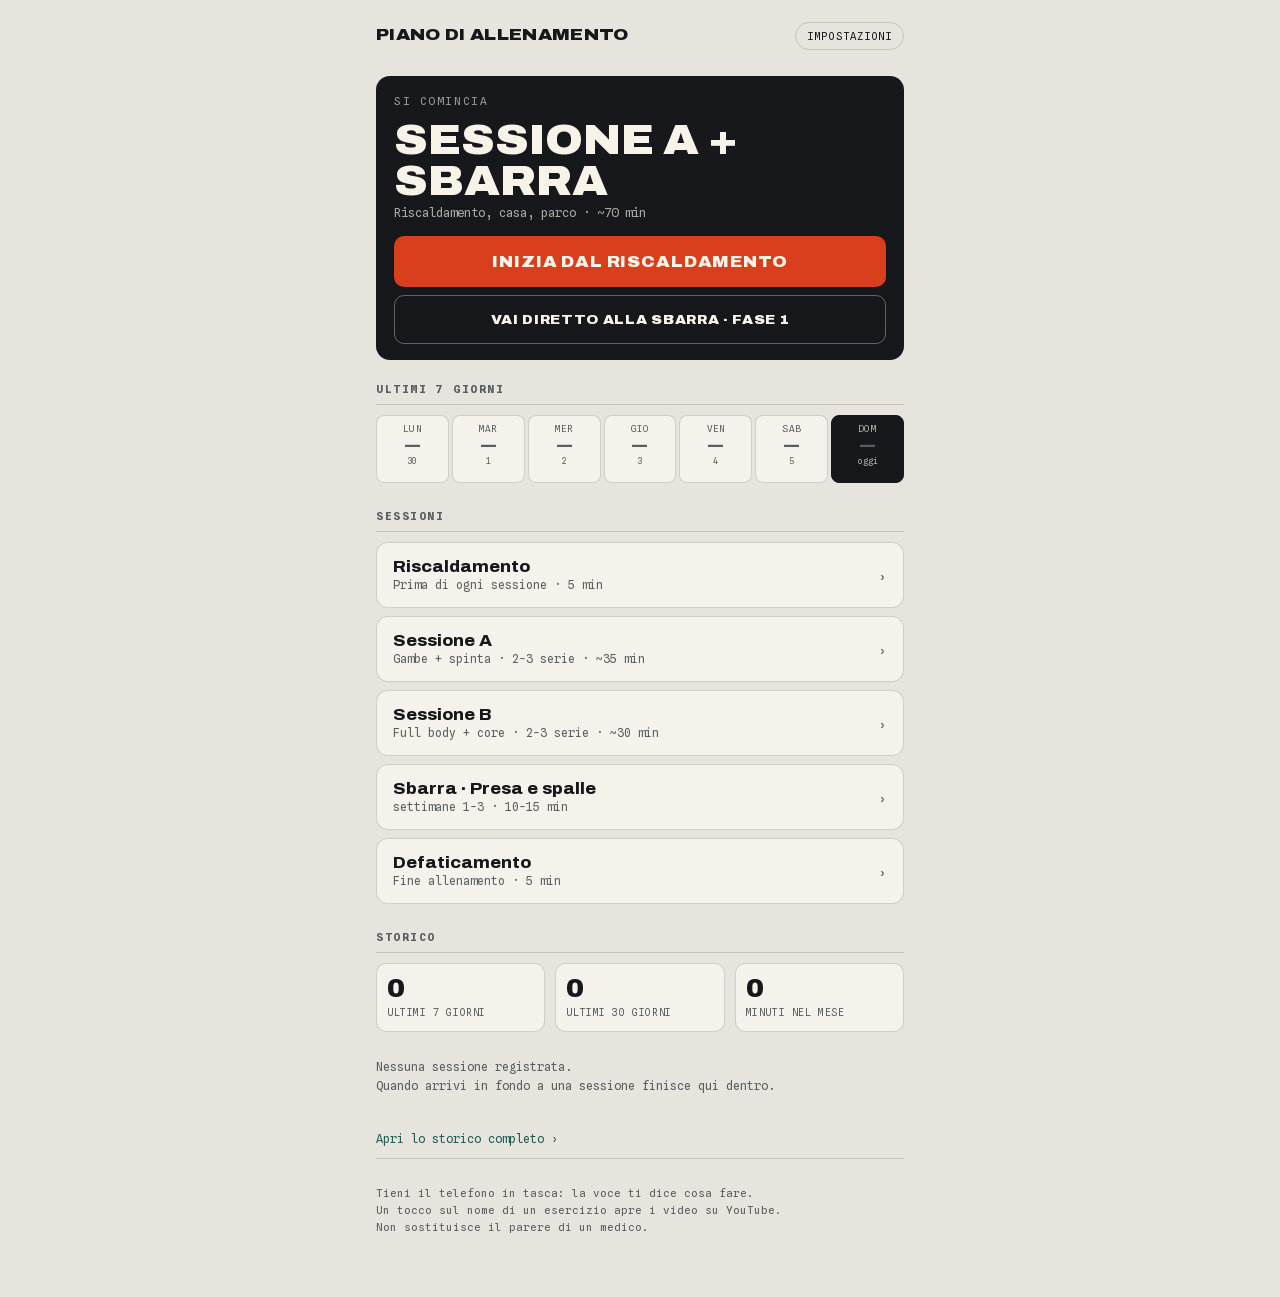
==== commit a729ddfa: "Scheda più sostenibile e questionario di fine sessione - Piegamenti normali 3 × 4 con 90" di riposo " ====
--- a/index.html
+++ b/index.html
@@ -174,6 +174,23 @@
   </div>
 </section>
 
+<section id="questionario" hidden aria-labelledby="q-titolo">
+  <div class="q-box">
+    <span class="eyebrow">Com'è andata</span>
+    <h2 id="q-titolo">—</h2>
+    <p class="q-aiuto">Per ogni esercizio la serie migliore (per gamba o per braccio negli alternati) e il peso che hai usato. Tocca solo quello che è cambiato.</p>
+    <div id="q-esercizi"></div>
+    <h3 class="sez">Fatica della sessione</h3>
+    <div class="q-fatica" id="q-fatica" role="group" aria-label="Fatica da 1 a 10"></div>
+    <p class="q-scala"><span>1 · facile</span><span>10 · al limite</span></p>
+    <textarea id="q-nota" rows="2" placeholder="Nota (facoltativa): dolori, cosa è andato storto…"></textarea>
+    <div class="q-bottoni">
+      <button id="q-salta">Salta</button>
+      <button class="vai" id="q-salva">Salva</button>
+    </div>
+  </div>
+</section>
+
 <script src="data.js"></script>
 <script src="db.js"></script>
 <script src="storico.js"></script>
--- a/app.css
+++ b/app.css
@@ -299,3 +299,50 @@
   font-family:var(--mono); font-size:.72rem; color:var(--grafite); background:var(--carta);
 }
 .svuota{margin-top:18px; color:var(--lavoro); background:transparent}
+
+/* ---------- QUESTIONARIO ---------- */
+#questionario{
+  position:fixed; inset:0; z-index:20; overflow-y:auto; overscroll-behavior:contain;
+  background:var(--cemento);
+  padding:max(18px,env(safe-area-inset-top)) 16px max(24px,env(safe-area-inset-bottom));
+}
+#questionario[hidden]{display:none}
+.q-box{max-width:560px; margin:0 auto}
+.q-box h2{
+  font-size:clamp(1.5rem,7vw,2.2rem); line-height:.95; font-weight:900; text-transform:uppercase;
+  font-variation-settings:'wdth' 108,'wght' 900; margin:8px 0 8px;
+}
+.q-aiuto{font-family:var(--mono); font-size:.72rem; line-height:1.5; color:var(--grafite); margin-bottom:14px}
+#q-esercizi{margin-bottom:22px}
+.q-riga{
+  background:var(--carta); border:1px solid var(--linea); border-radius:10px;
+  padding:11px 12px; margin-bottom:6px;
+}
+.q-nome b{display:block; font-size:.92rem; font-weight:800; font-variation-settings:'wdth' 104,'wght' 800}
+.q-nome i{display:block; font-style:normal; font-family:var(--mono); font-size:.66rem; color:var(--grafite); margin-top:2px}
+.q-campi{display:flex; flex-wrap:wrap; gap:8px; margin-top:9px; align-items:center}
+.q-step{display:flex; align-items:center; border:1px solid var(--linea); border-radius:9px; overflow:hidden; background:var(--cemento)}
+.q-step button{width:42px; height:42px; font-size:1.2rem; font-weight:700}
+.q-step button:active{background:var(--linea)}
+.q-campi input{
+  font-family:var(--mono); font-size:1rem; font-variant-numeric:tabular-nums; text-align:center;
+  border:none; background:transparent; color:var(--inchiostro); width:3.2em; height:42px;
+}
+.q-step span, .q-kg span{font-family:var(--mono); font-size:.66rem; color:var(--grafite); padding-right:8px}
+.q-step input{border-left:1px solid var(--linea); border-right:1px solid var(--linea); background:var(--carta)}
+.q-kg{display:flex; align-items:center; border:1px solid var(--linea); border-radius:9px; background:var(--carta)}
+.q-fatica{display:grid; grid-template-columns:repeat(10,minmax(0,1fr)); gap:3px}
+.q-fatica button{
+  border:1px solid var(--linea); background:var(--carta); border-radius:7px; height:40px;
+  font-family:var(--mono); font-size:.8rem; color:var(--grafite);
+}
+.q-fatica button[aria-pressed="true"]{background:var(--lavoro); border-color:var(--lavoro); color:var(--crema)}
+.q-scala{display:flex; justify-content:space-between; font-family:var(--mono); font-size:.6rem; color:var(--grafite); margin:5px 0 16px}
+#q-nota{
+  width:100%; border:1px solid var(--linea); border-radius:9px; background:var(--carta); color:var(--inchiostro);
+  padding:10px 12px; font-family:var(--mono); font-size:.8rem; resize:vertical;
+}
+.q-bottoni{display:flex; gap:8px; margin-top:16px}
+.q-bottoni #q-salta{flex:none; padding:0 18px; border:1px solid var(--linea); border-radius:10px; font-family:var(--mono); font-size:.76rem; color:var(--grafite)}
+.q-bottoni .vai{flex:1}
+.storia .fb{display:block; font-style:normal; font-family:var(--mono); font-size:.64rem; font-weight:400; color:var(--inchiostro); margin-top:4px; line-height:1.5; overflow-wrap:anywhere}
